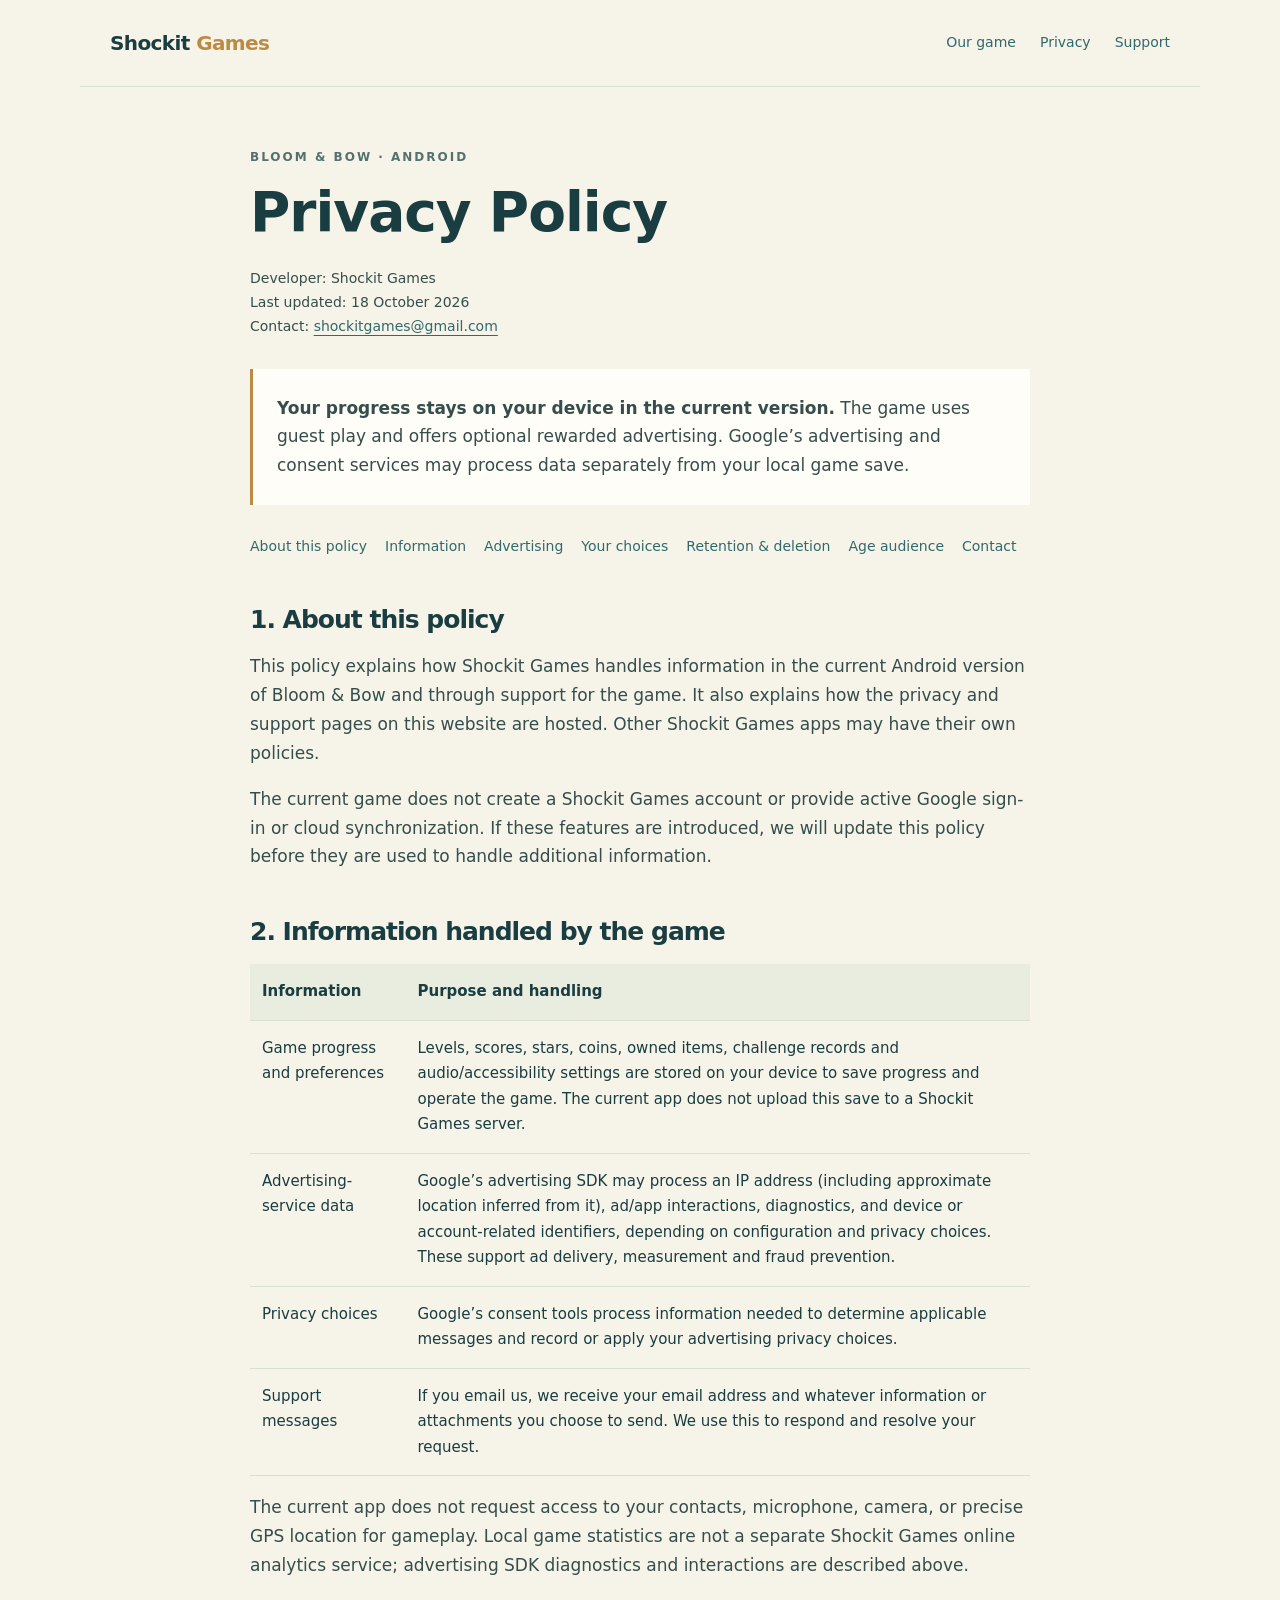
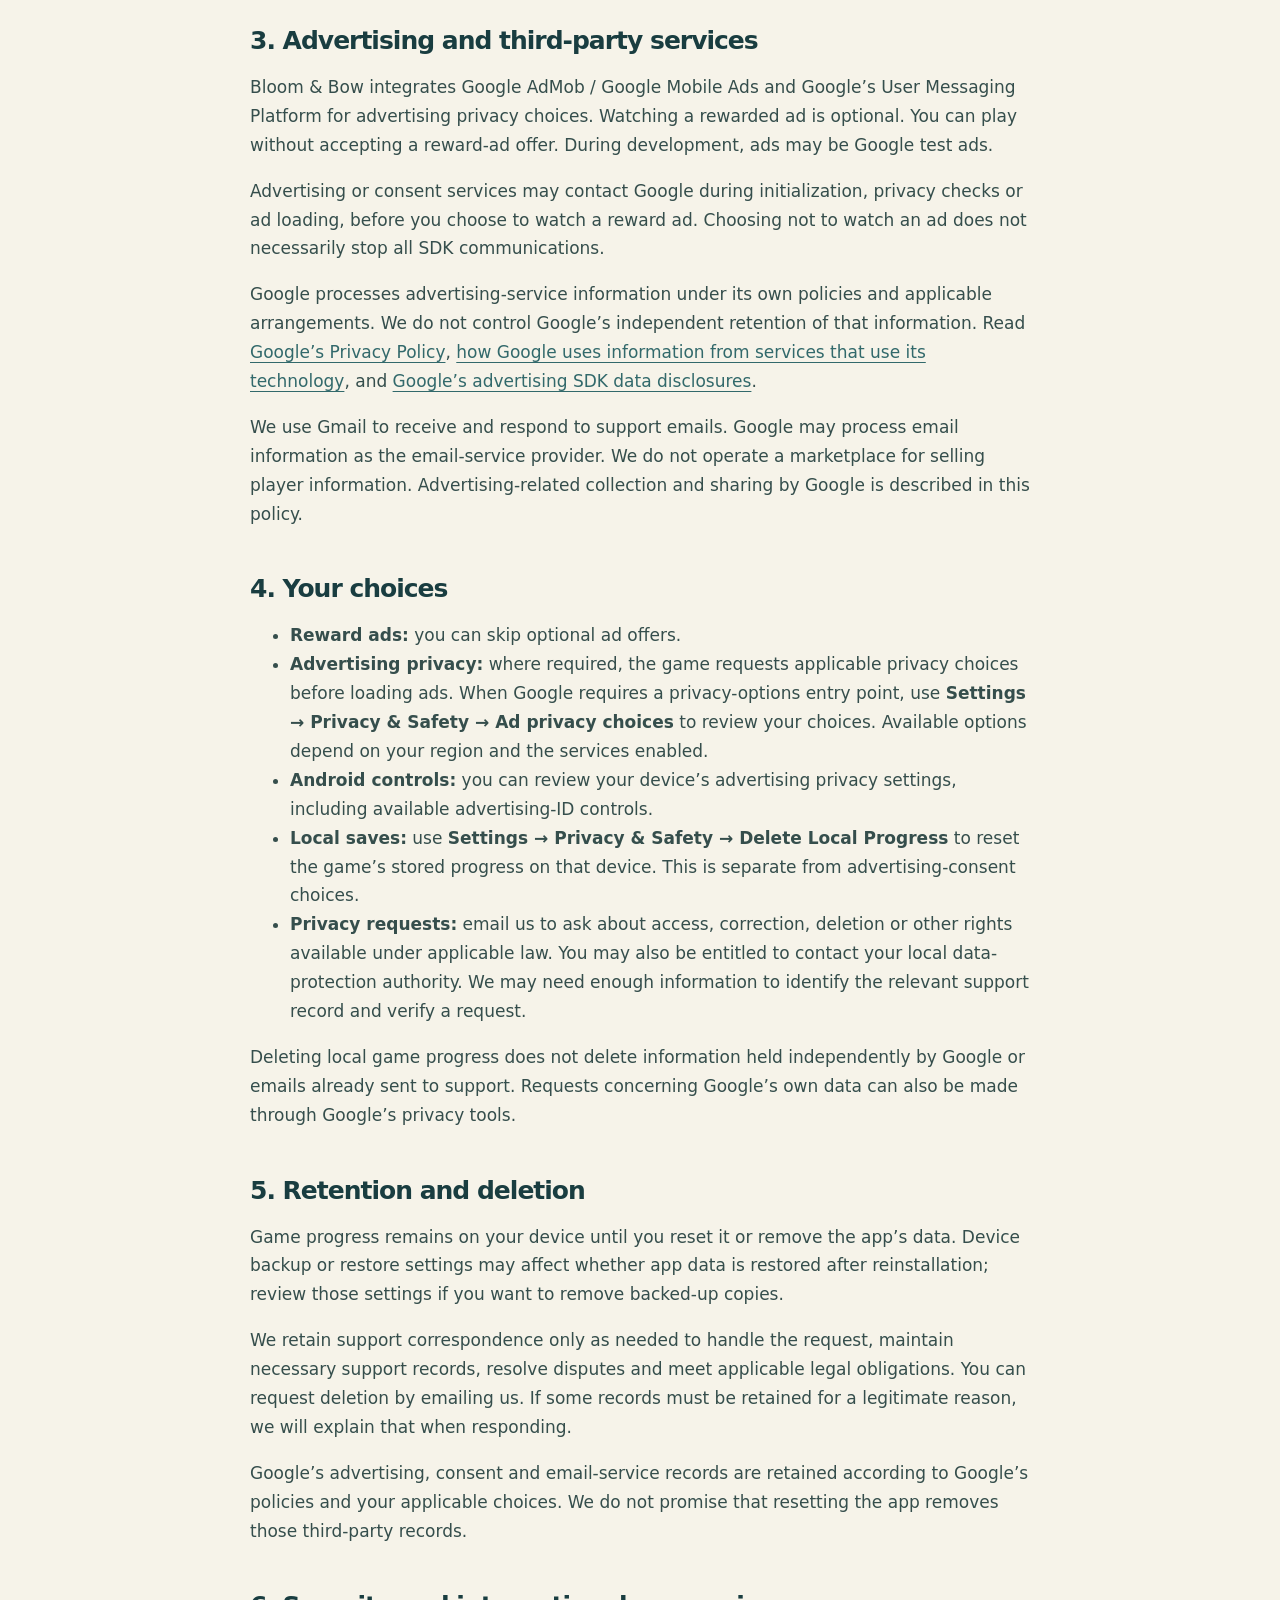
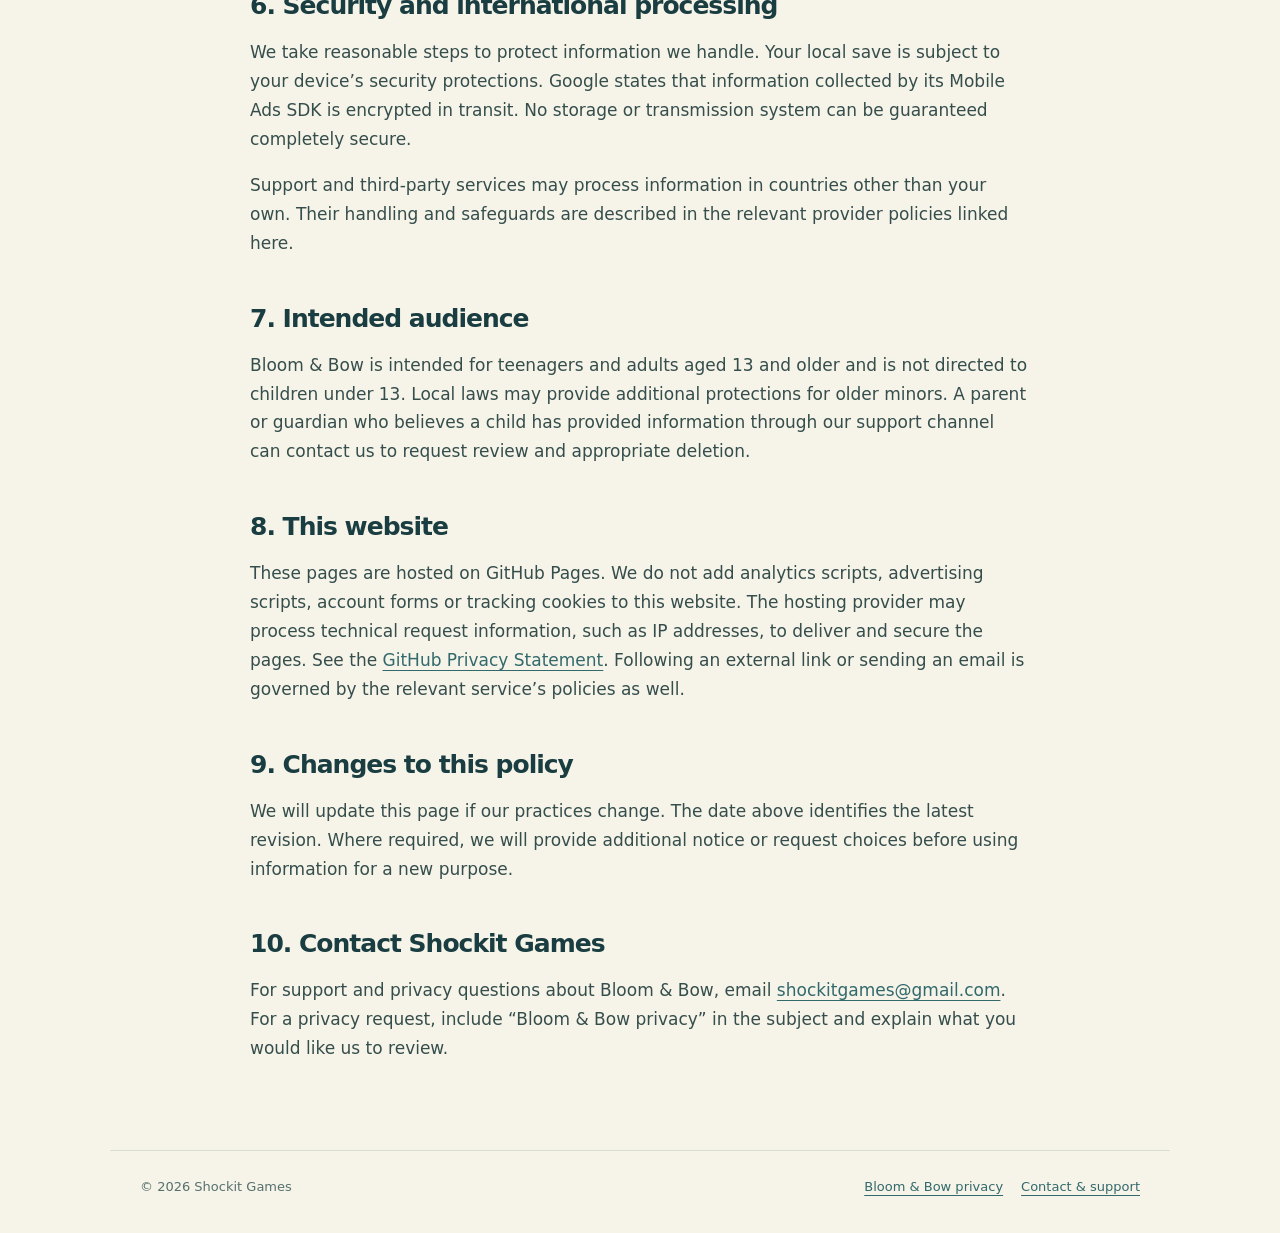
==== bloom-and-bow-privacy.html @ 9049ec67 "Add files via upload" ====
<!doctype html>
<html lang="en"><head><meta charset="utf-8"><meta name="viewport" content="width=device-width, initial-scale=1"><meta name="description" content="Privacy policy for Bloom & Bow by Shockit Games. Learn about local saves, optional Google advertising, privacy choices and support."><meta name="color-scheme" content="light"><title>Bloom & Bow Privacy Policy — Shockit Games</title><link rel="stylesheet" href="styles.css"></head>
<body><a class="skip" href="#main">Skip to content</a><header><a class="brand" href="index.html">Shockit<span> Games</span></a><nav aria-label="Main navigation"><a href="index.html#games">Our game</a><a href="bloom-and-bow-privacy.html">Privacy</a><a href="support.html">Support</a></nav></header><main id="main" class="doc"><div class="eyebrow">Bloom &amp; Bow · Android</div><h1>Privacy Policy</h1><p class="meta">Developer: Shockit Games<br>Last updated: 18 October 2026<br>Contact: <a class="email" href="mailto:shockitgames@gmail.com">shockitgames@gmail.com</a></p>
<div class="summary"><p><strong>Your progress stays on your device in the current version.</strong> The game uses guest play and offers optional rewarded advertising. Google’s advertising and consent services may process data separately from your local game save.</p></div>
<nav class="toc" aria-label="Privacy policy contents"><a href="#scope">About this policy</a><a href="#data">Information</a><a href="#ads">Advertising</a><a href="#choices">Your choices</a><a href="#retention">Retention &amp; deletion</a><a href="#children">Age audience</a><a href="#contact">Contact</a></nav>
<section id="scope"><h2>1. About this policy</h2><p>This policy explains how Shockit Games handles information in the current Android version of Bloom &amp; Bow and through support for the game. It also explains how the privacy and support pages on this website are hosted. Other Shockit Games apps may have their own policies.</p><p>The current game does not create a Shockit Games account or provide active Google sign-in or cloud synchronization. If these features are introduced, we will update this policy before they are used to handle additional information.</p></section>
<section id="data"><h2>2. Information handled by the game</h2><div class="table-wrap"><table><thead><tr><th scope="col">Information</th><th scope="col">Purpose and handling</th></tr></thead><tbody><tr><td>Game progress and preferences</td><td>Levels, scores, stars, coins, owned items, challenge records and audio/accessibility settings are stored on your device to save progress and operate the game. The current app does not upload this save to a Shockit Games server.</td></tr><tr><td>Advertising-service data</td><td>Google’s advertising SDK may process an IP address (including approximate location inferred from it), ad/app interactions, diagnostics, and device or account-related identifiers, depending on configuration and privacy choices. These support ad delivery, measurement and fraud prevention.</td></tr><tr><td>Privacy choices</td><td>Google’s consent tools process information needed to determine applicable messages and record or apply your advertising privacy choices.</td></tr><tr><td>Support messages</td><td>If you email us, we receive your email address and whatever information or attachments you choose to send. We use this to respond and resolve your request.</td></tr></tbody></table></div><p>The current app does not request access to your contacts, microphone, camera, or precise GPS location for gameplay. Local game statistics are not a separate Shockit Games online analytics service; advertising SDK diagnostics and interactions are described above.</p></section>
<section id="ads"><h2>3. Advertising and third-party services</h2><p>Bloom &amp; Bow integrates Google AdMob / Google Mobile Ads and Google’s User Messaging Platform for advertising privacy choices. Watching a rewarded ad is optional. You can play without accepting a reward-ad offer. During development, ads may be Google test ads.</p><p>Advertising or consent services may contact Google during initialization, privacy checks or ad loading, before you choose to watch a reward ad. Choosing not to watch an ad does not necessarily stop all SDK communications.</p><p>Google processes advertising-service information under its own policies and applicable arrangements. We do not control Google’s independent retention of that information. Read <a href="https://policies.google.com/privacy">Google’s Privacy Policy</a>, <a href="https://policies.google.com/technologies/partner-sites">how Google uses information from services that use its technology</a>, and <a href="https://developers.google.com/admob/android/next-gen/privacy/play-data-disclosure">Google’s advertising SDK data disclosures</a>.</p><p>We use Gmail to receive and respond to support emails. Google may process email information as the email-service provider. We do not operate a marketplace for selling player information. Advertising-related collection and sharing by Google is described in this policy.</p></section>
<section id="choices"><h2>4. Your choices</h2><ul><li><strong>Reward ads:</strong> you can skip optional ad offers.</li><li><strong>Advertising privacy:</strong> where required, the game requests applicable privacy choices before loading ads. When Google requires a privacy-options entry point, use <strong>Settings → Privacy &amp; Safety → Ad privacy choices</strong> to review your choices. Available options depend on your region and the services enabled.</li><li><strong>Android controls:</strong> you can review your device’s advertising privacy settings, including available advertising-ID controls.</li><li><strong>Local saves:</strong> use <strong>Settings → Privacy &amp; Safety → Delete Local Progress</strong> to reset the game’s stored progress on that device. This is separate from advertising-consent choices.</li><li><strong>Privacy requests:</strong> email us to ask about access, correction, deletion or other rights available under applicable law. You may also be entitled to contact your local data-protection authority. We may need enough information to identify the relevant support record and verify a request.</li></ul><p>Deleting local game progress does not delete information held independently by Google or emails already sent to support. Requests concerning Google’s own data can also be made through Google’s privacy tools.</p></section>
<section id="retention"><h2>5. Retention and deletion</h2><p>Game progress remains on your device until you reset it or remove the app’s data. Device backup or restore settings may affect whether app data is restored after reinstallation; review those settings if you want to remove backed-up copies.</p><p>We retain support correspondence only as needed to handle the request, maintain necessary support records, resolve disputes and meet applicable legal obligations. You can request deletion by emailing us. If some records must be retained for a legitimate reason, we will explain that when responding.</p><p>Google’s advertising, consent and email-service records are retained according to Google’s policies and your applicable choices. We do not promise that resetting the app removes those third-party records.</p></section>
<section><h2>6. Security and international processing</h2><p>We take reasonable steps to protect information we handle. Your local save is subject to your device’s security protections. Google states that information collected by its Mobile Ads SDK is encrypted in transit. No storage or transmission system can be guaranteed completely secure.</p><p>Support and third-party services may process information in countries other than your own. Their handling and safeguards are described in the relevant provider policies linked here.</p></section>
<section id="children"><h2>7. Intended audience</h2><p>Bloom &amp; Bow is intended for teenagers and adults aged 13 and older and is not directed to children under 13. Local laws may provide additional protections for older minors. A parent or guardian who believes a child has provided information through our support channel can contact us to request review and appropriate deletion.</p></section>
<section><h2>8. This website</h2><p>These pages are hosted on GitHub Pages. We do not add analytics scripts, advertising scripts, account forms or tracking cookies to this website. The hosting provider may process technical request information, such as IP addresses, to deliver and secure the pages. See the <a href="https://docs.github.com/en/site-policy/privacy-policies/github-general-privacy-statement">GitHub Privacy Statement</a>. Following an external link or sending an email is governed by the relevant service’s policies as well.</p></section>
<section><h2>9. Changes to this policy</h2><p>We will update this page if our practices change. The date above identifies the latest revision. Where required, we will provide additional notice or request choices before using information for a new purpose.</p></section>
<section id="contact"><h2>10. Contact Shockit Games</h2><p>For support and privacy questions about Bloom &amp; Bow, email <a class="email" href="mailto:shockitgames@gmail.com">shockitgames@gmail.com</a>. For a privacy request, include “Bloom &amp; Bow privacy” in the subject and explain what you would like us to review.</p></section></main><footer><span>© 2026 Shockit Games</span><div class="footer-links"><a href="bloom-and-bow-privacy.html">Bloom &amp; Bow privacy</a><a href="support.html">Contact &amp; support</a></div></footer></body></html>
---- styles.css ----
@charset "UTF-8";
:root{--ink:#193d40;--muted:#55716d;--paper:#f6f3e9;--white:#fffdf7;--line:#d9dfd2;--accent:#32696b;--gold:#bc8b43}*{box-sizing:border-box}html{scroll-behavior:smooth}body{margin:0;background:var(--paper);color:var(--ink);font:17px/1.7 system-ui,-apple-system,BlinkMacSystemFont,"Segoe UI",sans-serif}a{color:var(--accent);text-underline-offset:4px}a:hover{text-decoration-thickness:2px}a:focus-visible{outline:3px solid var(--gold);outline-offset:5px}header{max-width:1120px;margin:auto;padding:26px 30px;display:flex;justify-content:space-between;align-items:center;gap:22px;border-bottom:1px solid var(--line)}.brand{font-size:20px;font-weight:750;letter-spacing:-.6px;text-decoration:none;color:var(--ink)}.brand span{color:var(--gold)}nav{display:flex;flex-wrap:wrap;gap:24px}nav a{text-decoration:none;font-size:14px}main{max-width:1060px;margin:auto;padding:60px 30px 70px}.eyebrow{color:var(--muted);font-size:12px;font-weight:750;letter-spacing:2px;text-transform:uppercase}h1,h2,h3{line-height:1.16;letter-spacing:-1px}h1{font-size:clamp(38px,6.4vw,76px);margin:14px 0 22px;font-weight:650}h2{font-size:30px;margin:46px 0 18px}h3{font-size:21px}.lead{font-size:20px;color:var(--muted);max-width:640px}.hero{padding:10px 0 48px}.hero-line{height:5px;width:64px;border-radius:5px;background:var(--gold);margin:28px 0}.game{display:grid;grid-template-columns:240px 1fr;gap:45px;align-items:center;padding:38px;background:var(--white);border:1px solid var(--line);border-radius:25px}.game img{width:100%;max-width:240px;height:auto;display:block}.game h2{font-size:38px;margin:12px 0}.pill{display:inline-block;border:1px solid var(--line);border-radius:25px;padding:5px 12px;color:var(--muted);font-size:12px}.actions{display:flex;flex-wrap:wrap;gap:12px;margin-top:25px}.button{display:inline-block;padding:11px 20px;border-radius:10px;background:var(--accent);color:white;text-decoration:none;font-size:15px;font-weight:600}.button.secondary{background:transparent;color:var(--accent);border:1px solid var(--line)}.contact-strip{display:flex;justify-content:space-between;align-items:center;gap:20px;margin-top:50px;padding:25px 0;border-top:1px solid var(--line)}.contact-strip h2{margin:0;font-size:23px}footer{max-width:1060px;margin:auto;padding:25px 30px 35px;color:var(--muted);font-size:13px;border-top:1px solid var(--line);display:flex;flex-wrap:wrap;justify-content:space-between;gap:18px}.footer-links{display:flex;flex-wrap:wrap;gap:18px}.doc{max-width:840px}.doc h1{font-size:clamp(36px,5vw,55px)}.doc h2{font-size:25px;scroll-margin-top:25px}.doc p,.doc li{color:#354e4c}.meta{font-size:14px;color:var(--muted)}.summary{border-left:3px solid var(--gold);background:var(--white);padding:20px 24px;margin:30px 0}.summary p{margin:5px 0}.toc{display:flex;flex-wrap:wrap;gap:8px 18px;font-size:14px;margin:27px 0 38px}.table-wrap{overflow-x:auto}table{width:100%;border-collapse:collapse;font-size:15px}th,td{text-align:left;vertical-align:top;padding:15px 12px;border-bottom:1px solid var(--line)}th{background:#e8eddf}.email{overflow-wrap:anywhere}.support-box{background:var(--white);border:1px solid var(--line);padding:32px;border-radius:20px;margin:32px 0}.support-box h2{margin-top:0}.skip{position:absolute;top:-80px;left:12px;background:var(--white);padding:10px;z-index:5}.skip:focus{top:10px}@media(max-width:650px){header{padding:20px;align-items:flex-start;flex-direction:column;gap:12px}nav{gap:18px}main{padding:35px 20px 50px}.game{grid-template-columns:1fr;gap:22px;padding:25px}.game img{max-width:150px}.game h2{font-size:32px}.contact-strip{align-items:flex-start;flex-direction:column}.lead{font-size:18px}footer{padding:22px 20px 30px}.support-box{padding:23px}table{min-width:520px}}@media(prefers-reduced-motion:reduce){html{scroll-behavior:auto}}@media print{header,footer,.toc,.skip{display:none}body{background:white;font-size:12pt}.doc{max-width:none}main{padding:0}h2{break-after:avoid}.summary{border:1px solid #aaa}a{color:black}}
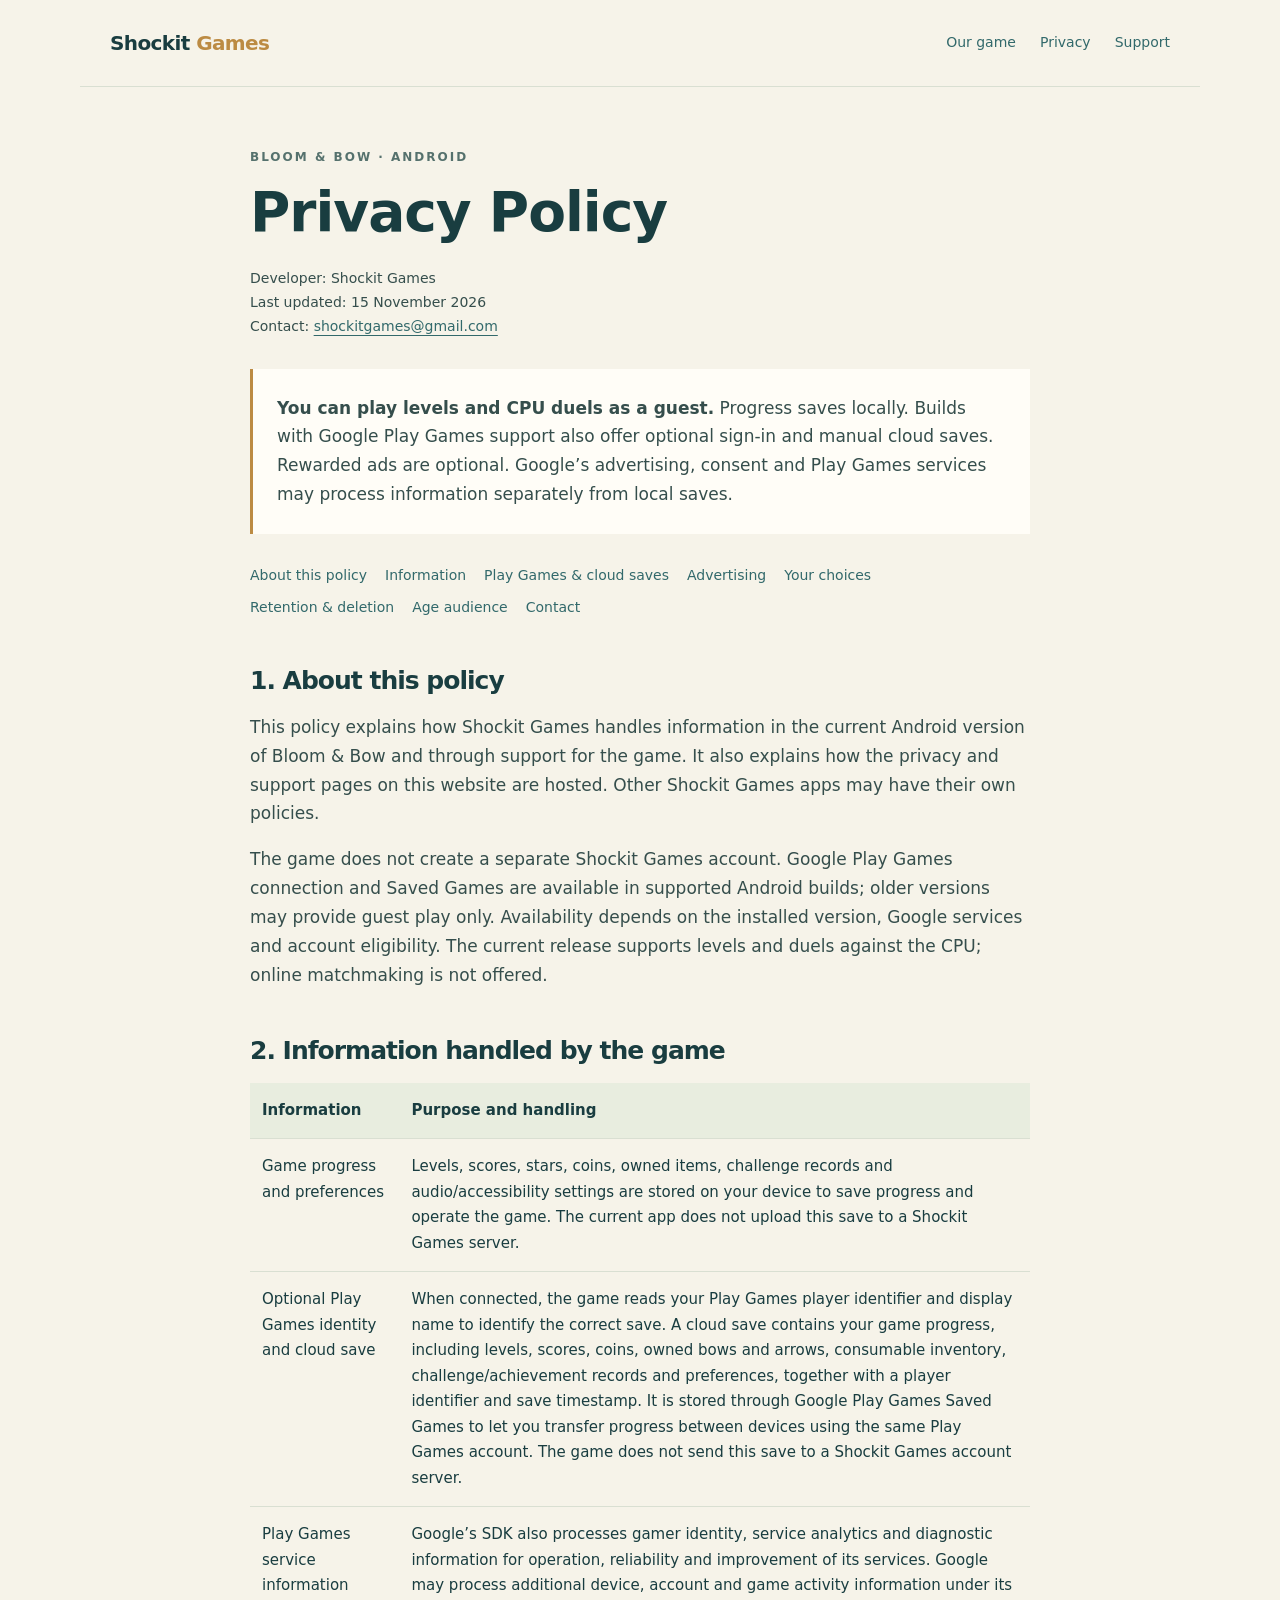
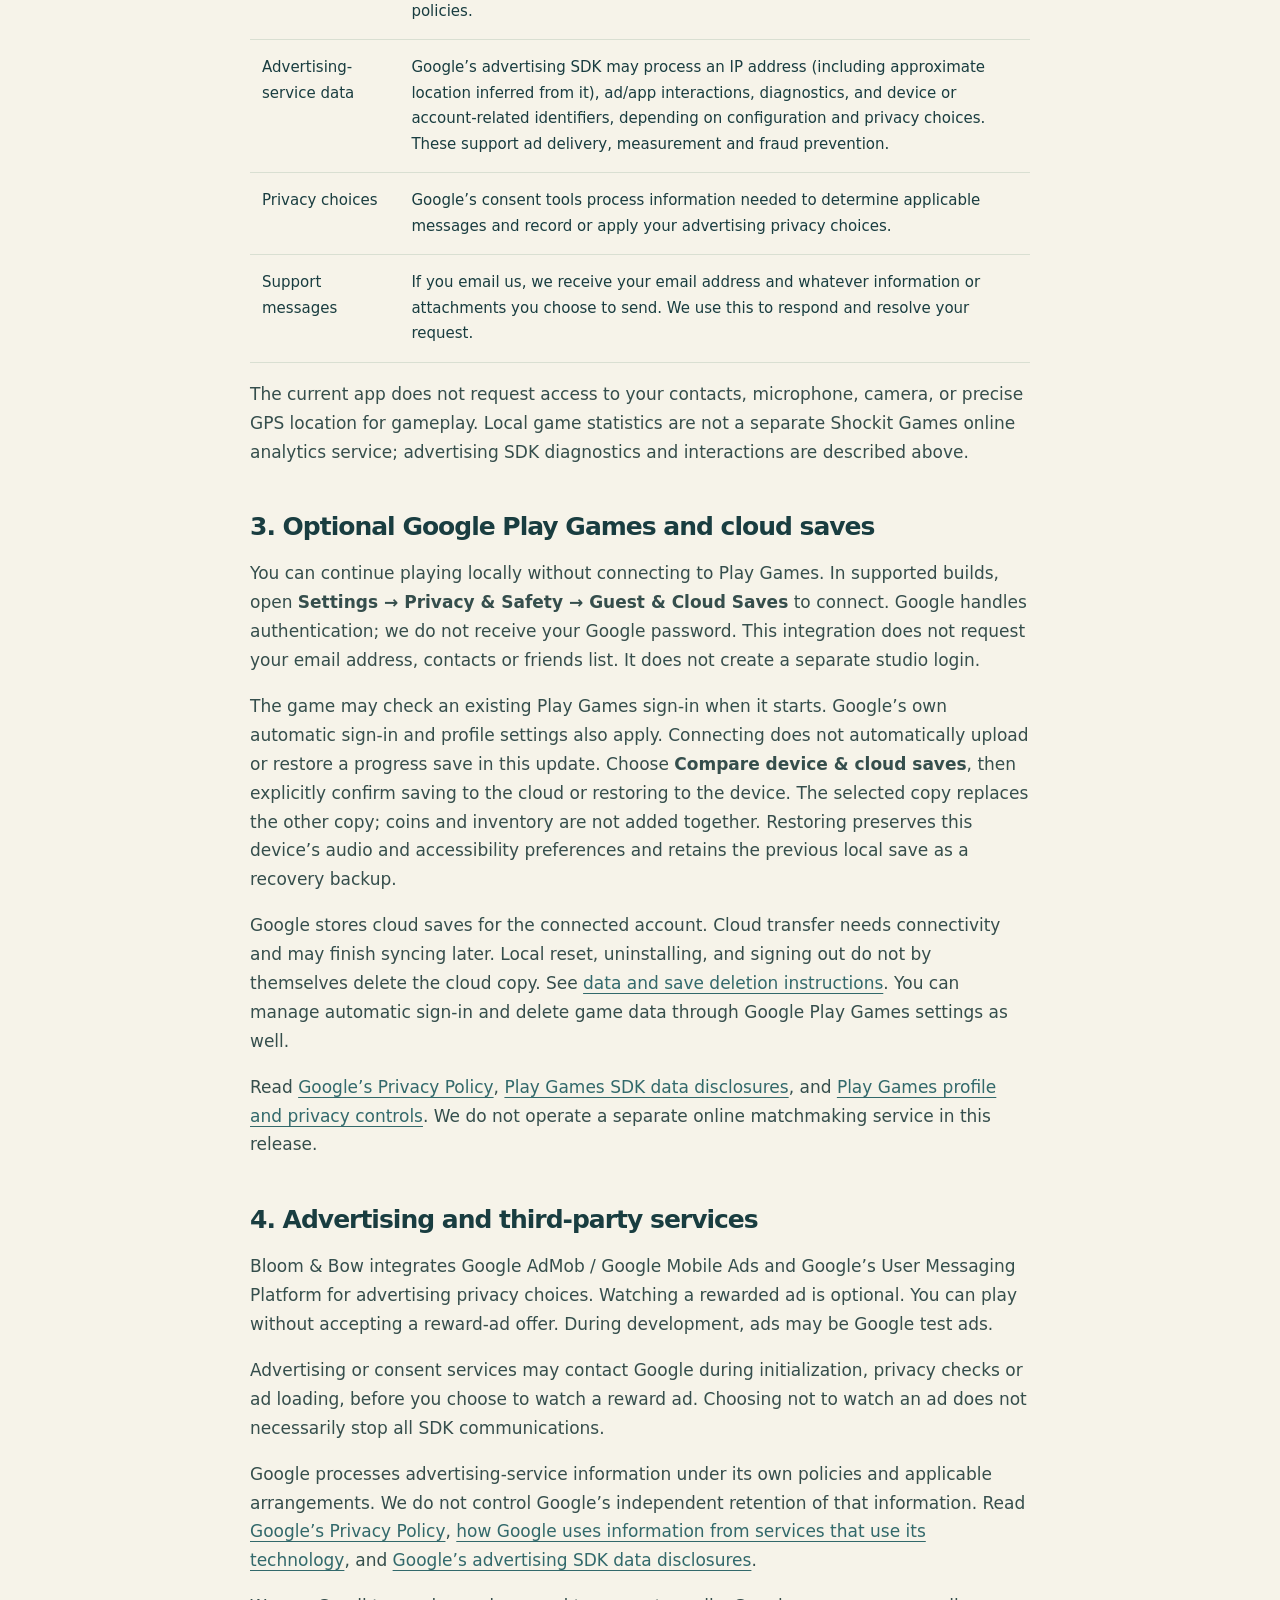
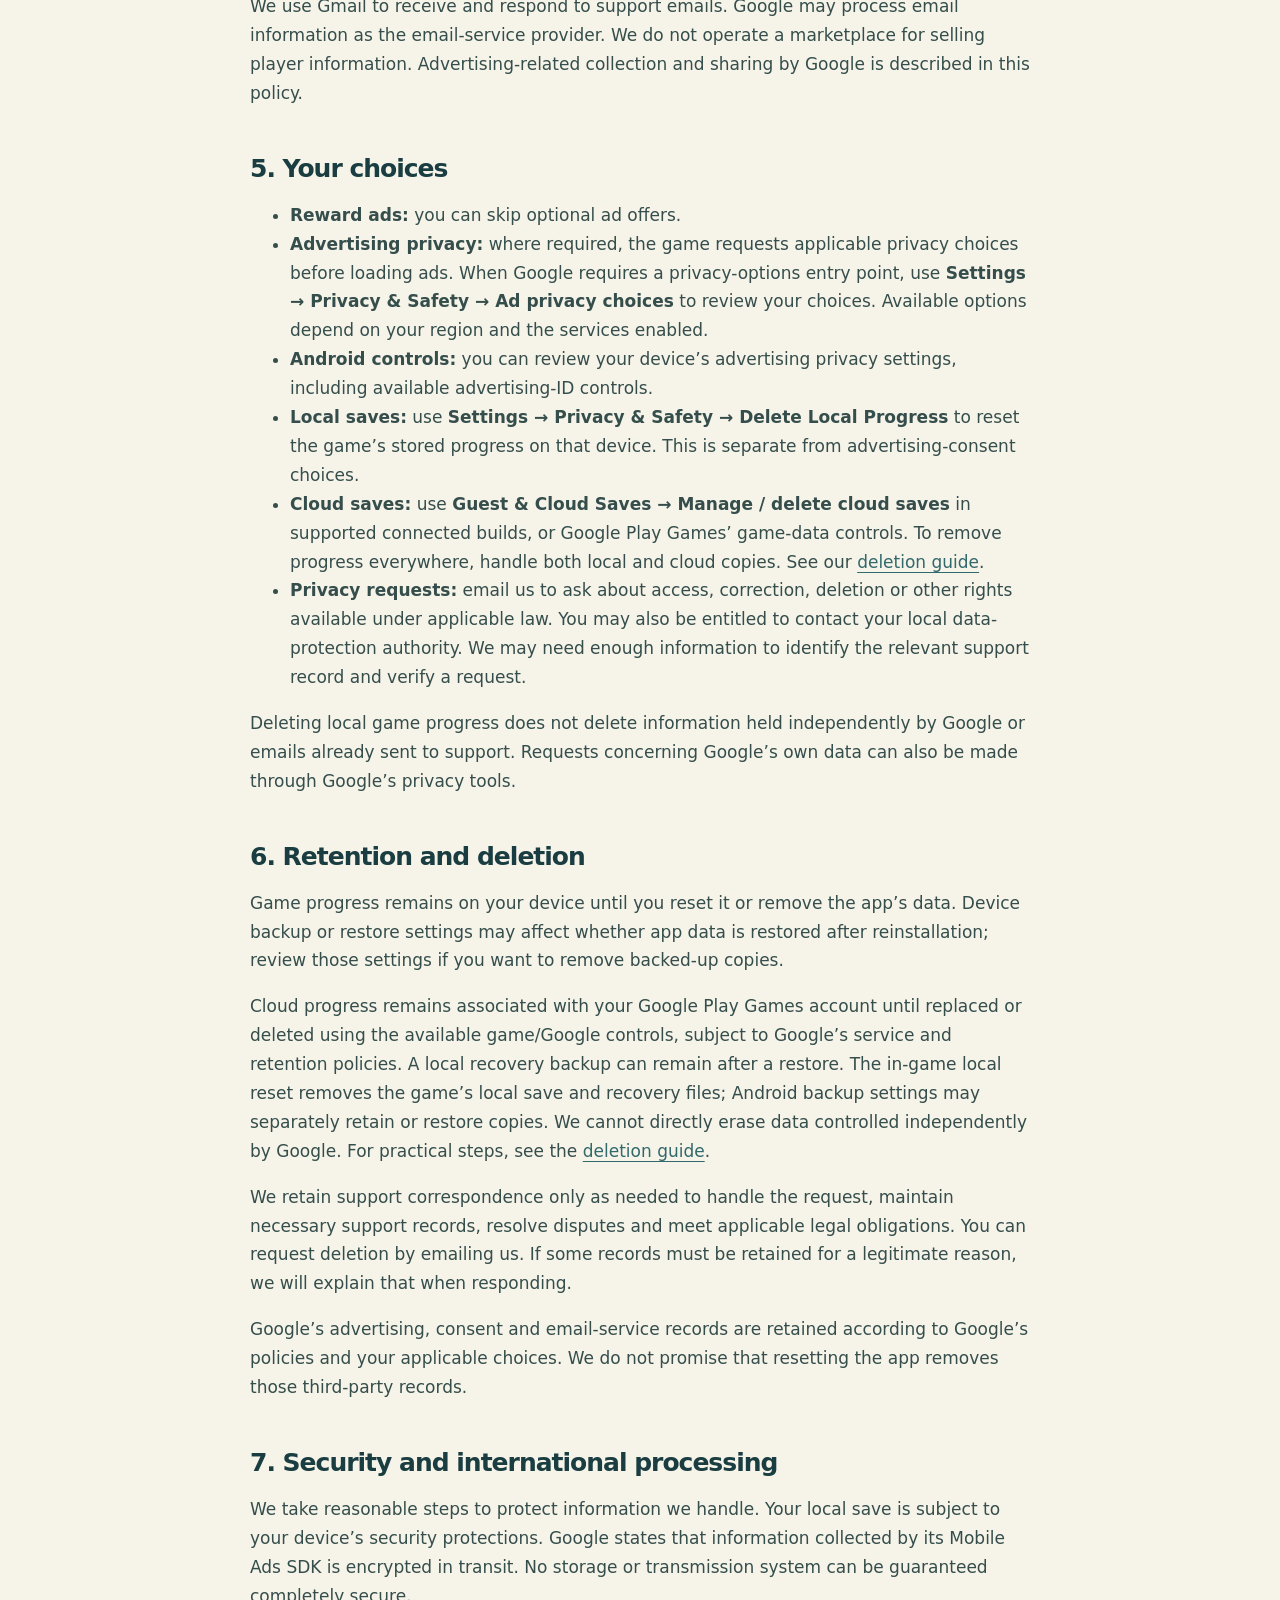
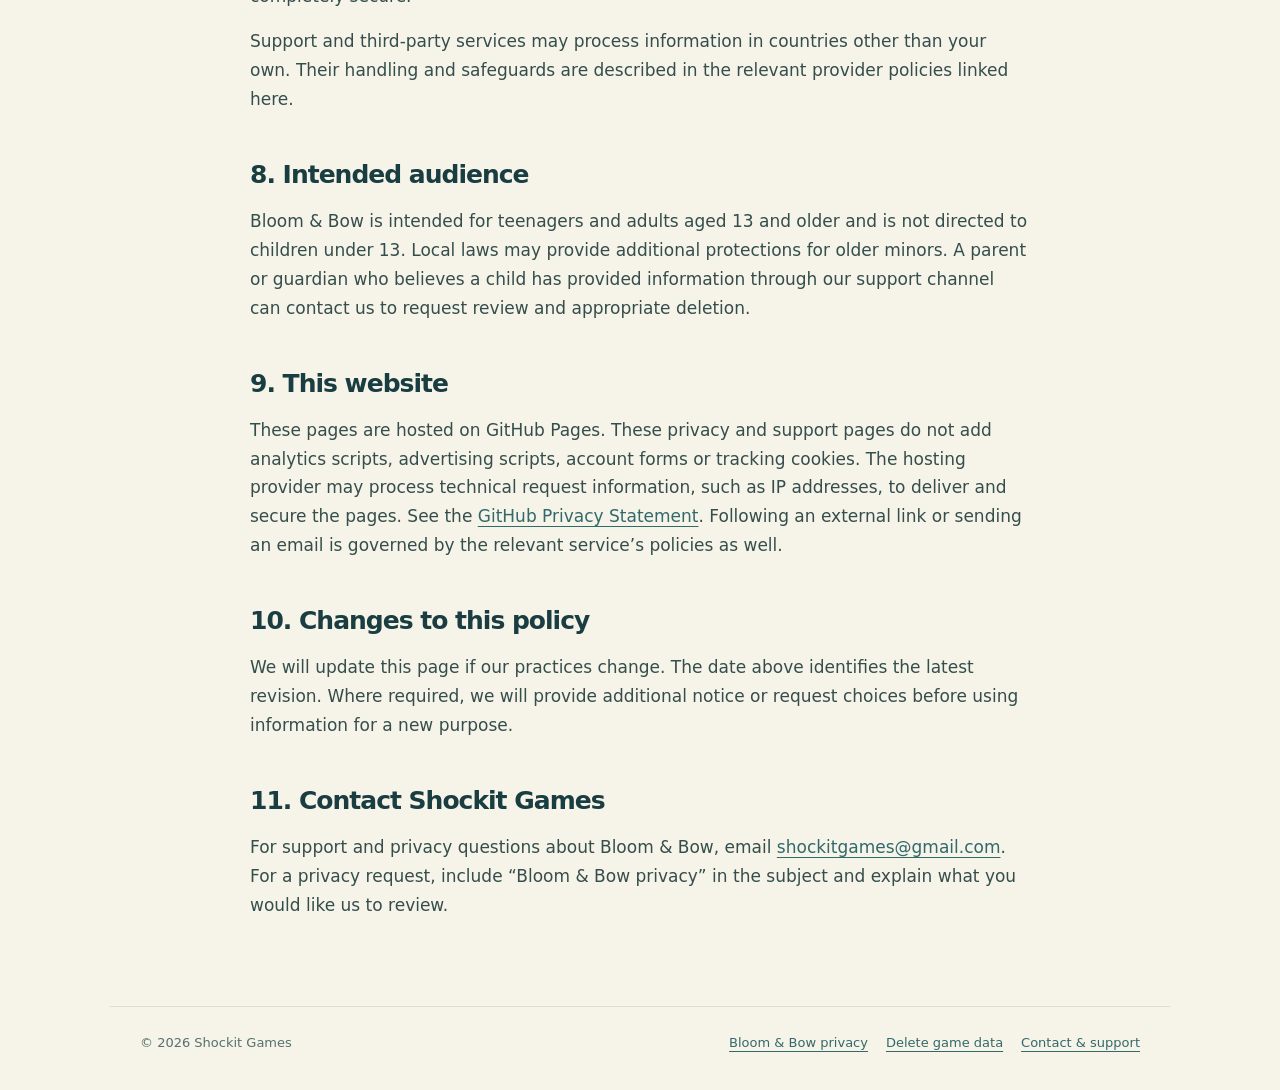
==== commit 1a0fd6fa: "Update Bloom & Bow privacy, cloud-save deletion and player support" ====
--- a/bloom-and-bow-privacy.html
+++ b/bloom-and-bow-privacy.html
@@ -1,15 +1,15 @@
 <!doctype html>
-<html lang="en"><head><meta charset="utf-8"><meta name="viewport" content="width=device-width, initial-scale=1"><meta name="description" content="Privacy policy for Bloom & Bow by Shockit Games. Learn about local saves, optional Google advertising, privacy choices and support."><meta name="color-scheme" content="light"><title>Bloom & Bow Privacy Policy — Shockit Games</title><link rel="stylesheet" href="styles.css"></head>
-<body><a class="skip" href="#main">Skip to content</a><header><a class="brand" href="index.html">Shockit<span> Games</span></a><nav aria-label="Main navigation"><a href="index.html#games">Our game</a><a href="bloom-and-bow-privacy.html">Privacy</a><a href="support.html">Support</a></nav></header><main id="main" class="doc"><div class="eyebrow">Bloom &amp; Bow · Android</div><h1>Privacy Policy</h1><p class="meta">Developer: Shockit Games<br>Last updated: 18 October 2026<br>Contact: <a class="email" href="mailto:shockitgames@gmail.com">shockitgames@gmail.com</a></p>
-<div class="summary"><p><strong>Your progress stays on your device in the current version.</strong> The game uses guest play and offers optional rewarded advertising. Google’s advertising and consent services may process data separately from your local game save.</p></div>
-<nav class="toc" aria-label="Privacy policy contents"><a href="#scope">About this policy</a><a href="#data">Information</a><a href="#ads">Advertising</a><a href="#choices">Your choices</a><a href="#retention">Retention &amp; deletion</a><a href="#children">Age audience</a><a href="#contact">Contact</a></nav>
-<section id="scope"><h2>1. About this policy</h2><p>This policy explains how Shockit Games handles information in the current Android version of Bloom &amp; Bow and through support for the game. It also explains how the privacy and support pages on this website are hosted. Other Shockit Games apps may have their own policies.</p><p>The current game does not create a Shockit Games account or provide active Google sign-in or cloud synchronization. If these features are introduced, we will update this policy before they are used to handle additional information.</p></section>
-<section id="data"><h2>2. Information handled by the game</h2><div class="table-wrap"><table><thead><tr><th scope="col">Information</th><th scope="col">Purpose and handling</th></tr></thead><tbody><tr><td>Game progress and preferences</td><td>Levels, scores, stars, coins, owned items, challenge records and audio/accessibility settings are stored on your device to save progress and operate the game. The current app does not upload this save to a Shockit Games server.</td></tr><tr><td>Advertising-service data</td><td>Google’s advertising SDK may process an IP address (including approximate location inferred from it), ad/app interactions, diagnostics, and device or account-related identifiers, depending on configuration and privacy choices. These support ad delivery, measurement and fraud prevention.</td></tr><tr><td>Privacy choices</td><td>Google’s consent tools process information needed to determine applicable messages and record or apply your advertising privacy choices.</td></tr><tr><td>Support messages</td><td>If you email us, we receive your email address and whatever information or attachments you choose to send. We use this to respond and resolve your request.</td></tr></tbody></table></div><p>The current app does not request access to your contacts, microphone, camera, or precise GPS location for gameplay. Local game statistics are not a separate Shockit Games online analytics service; advertising SDK diagnostics and interactions are described above.</p></section>
-<section id="ads"><h2>3. Advertising and third-party services</h2><p>Bloom &amp; Bow integrates Google AdMob / Google Mobile Ads and Google’s User Messaging Platform for advertising privacy choices. Watching a rewarded ad is optional. You can play without accepting a reward-ad offer. During development, ads may be Google test ads.</p><p>Advertising or consent services may contact Google during initialization, privacy checks or ad loading, before you choose to watch a reward ad. Choosing not to watch an ad does not necessarily stop all SDK communications.</p><p>Google processes advertising-service information under its own policies and applicable arrangements. We do not control Google’s independent retention of that information. Read <a href="https://policies.google.com/privacy">Google’s Privacy Policy</a>, <a href="https://policies.google.com/technologies/partner-sites">how Google uses information from services that use its technology</a>, and <a href="https://developers.google.com/admob/android/next-gen/privacy/play-data-disclosure">Google’s advertising SDK data disclosures</a>.</p><p>We use Gmail to receive and respond to support emails. Google may process email information as the email-service provider. We do not operate a marketplace for selling player information. Advertising-related collection and sharing by Google is described in this policy.</p></section>
-<section id="choices"><h2>4. Your choices</h2><ul><li><strong>Reward ads:</strong> you can skip optional ad offers.</li><li><strong>Advertising privacy:</strong> where required, the game requests applicable privacy choices before loading ads. When Google requires a privacy-options entry point, use <strong>Settings → Privacy &amp; Safety → Ad privacy choices</strong> to review your choices. Available options depend on your region and the services enabled.</li><li><strong>Android controls:</strong> you can review your device’s advertising privacy settings, including available advertising-ID controls.</li><li><strong>Local saves:</strong> use <strong>Settings → Privacy &amp; Safety → Delete Local Progress</strong> to reset the game’s stored progress on that device. This is separate from advertising-consent choices.</li><li><strong>Privacy requests:</strong> email us to ask about access, correction, deletion or other rights available under applicable law. You may also be entitled to contact your local data-protection authority. We may need enough information to identify the relevant support record and verify a request.</li></ul><p>Deleting local game progress does not delete information held independently by Google or emails already sent to support. Requests concerning Google’s own data can also be made through Google’s privacy tools.</p></section>
-<section id="retention"><h2>5. Retention and deletion</h2><p>Game progress remains on your device until you reset it or remove the app’s data. Device backup or restore settings may affect whether app data is restored after reinstallation; review those settings if you want to remove backed-up copies.</p><p>We retain support correspondence only as needed to handle the request, maintain necessary support records, resolve disputes and meet applicable legal obligations. You can request deletion by emailing us. If some records must be retained for a legitimate reason, we will explain that when responding.</p><p>Google’s advertising, consent and email-service records are retained according to Google’s policies and your applicable choices. We do not promise that resetting the app removes those third-party records.</p></section>
-<section><h2>6. Security and international processing</h2><p>We take reasonable steps to protect information we handle. Your local save is subject to your device’s security protections. Google states that information collected by its Mobile Ads SDK is encrypted in transit. No storage or transmission system can be guaranteed completely secure.</p><p>Support and third-party services may process information in countries other than your own. Their handling and safeguards are described in the relevant provider policies linked here.</p></section>
-<section id="children"><h2>7. Intended audience</h2><p>Bloom &amp; Bow is intended for teenagers and adults aged 13 and older and is not directed to children under 13. Local laws may provide additional protections for older minors. A parent or guardian who believes a child has provided information through our support channel can contact us to request review and appropriate deletion.</p></section>
-<section><h2>8. This website</h2><p>These pages are hosted on GitHub Pages. We do not add analytics scripts, advertising scripts, account forms or tracking cookies to this website. The hosting provider may process technical request information, such as IP addresses, to deliver and secure the pages. See the <a href="https://docs.github.com/en/site-policy/privacy-policies/github-general-privacy-statement">GitHub Privacy Statement</a>. Following an external link or sending an email is governed by the relevant service’s policies as well.</p></section>
-<section><h2>9. Changes to this policy</h2><p>We will update this page if our practices change. The date above identifies the latest revision. Where required, we will provide additional notice or request choices before using information for a new purpose.</p></section>
-<section id="contact"><h2>10. Contact Shockit Games</h2><p>For support and privacy questions about Bloom &amp; Bow, email <a class="email" href="mailto:shockitgames@gmail.com">shockitgames@gmail.com</a>. For a privacy request, include “Bloom &amp; Bow privacy” in the subject and explain what you would like us to review.</p></section></main><footer><span>© 2026 Shockit Games</span><div class="footer-links"><a href="bloom-and-bow-privacy.html">Bloom &amp; Bow privacy</a><a href="support.html">Contact &amp; support</a></div></footer></body></html>+<html lang="en"><head><meta charset="utf-8"><meta name="viewport" content="width=device-width, initial-scale=1"><meta name="description" content="Privacy policy for Bloom & Bow by Shockit Games. Learn about guest play, optional Google Play Games cloud saves, rewarded ads, deletion choices and support."><meta name="color-scheme" content="light"><title>Bloom & Bow Privacy Policy — Shockit Games</title><link rel="stylesheet" href="styles.css"></head>
+<body><a class="skip" href="#main">Skip to content</a><header><a class="brand" href="index.html">Shockit<span> Games</span></a><nav aria-label="Main navigation"><a href="index.html#games">Our game</a><a href="bloom-and-bow-privacy.html">Privacy</a><a href="support.html">Support</a></nav></header><main id="main" class="doc"><div class="eyebrow">Bloom &amp; Bow · Android</div><h1>Privacy Policy</h1><p class="meta">Developer: Shockit Games<br>Last updated: 15 November 2026<br>Contact: <a class="email" href="mailto:shockitgames@gmail.com">shockitgames@gmail.com</a></p>
+<div class="summary"><p><strong>You can play levels and CPU duels as a guest.</strong> Progress saves locally. Builds with Google Play Games support also offer optional sign-in and manual cloud saves. Rewarded ads are optional. Google’s advertising, consent and Play Games services may process information separately from local saves.</p></div>
+<nav class="toc" aria-label="Privacy policy contents"><a href="#scope">About this policy</a><a href="#data">Information</a><a href="#play-games">Play Games &amp; cloud saves</a><a href="#ads">Advertising</a><a href="#choices">Your choices</a><a href="#retention">Retention &amp; deletion</a><a href="#children">Age audience</a><a href="#contact">Contact</a></nav>
+<section id="scope"><h2>1. About this policy</h2><p>This policy explains how Shockit Games handles information in the current Android version of Bloom &amp; Bow and through support for the game. It also explains how the privacy and support pages on this website are hosted. Other Shockit Games apps may have their own policies.</p><p>The game does not create a separate Shockit Games account. Google Play Games connection and Saved Games are available in supported Android builds; older versions may provide guest play only. Availability depends on the installed version, Google services and account eligibility. The current release supports levels and duels against the CPU; online matchmaking is not offered.</p></section>
+<section id="data"><h2>2. Information handled by the game</h2><div class="table-wrap"><table><thead><tr><th scope="col">Information</th><th scope="col">Purpose and handling</th></tr></thead><tbody><tr><td>Game progress and preferences</td><td>Levels, scores, stars, coins, owned items, challenge records and audio/accessibility settings are stored on your device to save progress and operate the game. The current app does not upload this save to a Shockit Games server.</td></tr><tr><td>Optional Play Games identity and cloud save</td><td>When connected, the game reads your Play Games player identifier and display name to identify the correct save. A cloud save contains your game progress, including levels, scores, coins, owned bows and arrows, consumable inventory, challenge/achievement records and preferences, together with a player identifier and save timestamp. It is stored through Google Play Games Saved Games to let you transfer progress between devices using the same Play Games account. The game does not send this save to a Shockit Games account server.</td></tr><tr><td>Play Games service information</td><td>Google’s SDK also processes gamer identity, service analytics and diagnostic information for operation, reliability and improvement of its services. Google may process additional device, account and game activity information under its policies.</td></tr><tr><td>Advertising-service data</td><td>Google’s advertising SDK may process an IP address (including approximate location inferred from it), ad/app interactions, diagnostics, and device or account-related identifiers, depending on configuration and privacy choices. These support ad delivery, measurement and fraud prevention.</td></tr><tr><td>Privacy choices</td><td>Google’s consent tools process information needed to determine applicable messages and record or apply your advertising privacy choices.</td></tr><tr><td>Support messages</td><td>If you email us, we receive your email address and whatever information or attachments you choose to send. We use this to respond and resolve your request.</td></tr></tbody></table></div><p>The current app does not request access to your contacts, microphone, camera, or precise GPS location for gameplay. Local game statistics are not a separate Shockit Games online analytics service; advertising SDK diagnostics and interactions are described above.</p></section>
+<section id="play-games"><h2>3. Optional Google Play Games and cloud saves</h2><p>You can continue playing locally without connecting to Play Games. In supported builds, open <strong>Settings → Privacy &amp; Safety → Guest &amp; Cloud Saves</strong> to connect. Google handles authentication; we do not receive your Google password. This integration does not request your email address, contacts or friends list. It does not create a separate studio login.</p><p>The game may check an existing Play Games sign-in when it starts. Google’s own automatic sign-in and profile settings also apply. Connecting does not automatically upload or restore a progress save in this update. Choose <strong>Compare device &amp; cloud saves</strong>, then explicitly confirm saving to the cloud or restoring to the device. The selected copy replaces the other copy; coins and inventory are not added together. Restoring preserves this device’s audio and accessibility preferences and retains the previous local save as a recovery backup.</p><p>Google stores cloud saves for the connected account. Cloud transfer needs connectivity and may finish syncing later. Local reset, uninstalling, and signing out do not by themselves delete the cloud copy. See <a href="bloom-and-bow-deletion.html">data and save deletion instructions</a>. You can manage automatic sign-in and delete game data through Google Play Games settings as well.</p><p>Read <a href="https://policies.google.com/privacy">Google’s Privacy Policy</a>, <a href="https://developer.android.com/games/pgs/data-collection">Play Games SDK data disclosures</a>, and <a href="https://support.google.com/googleplay/answer/3129346">Play Games profile and privacy controls</a>. We do not operate a separate online matchmaking service in this release.</p></section><section id="ads"><h2>4. Advertising and third-party services</h2><p>Bloom &amp; Bow integrates Google AdMob / Google Mobile Ads and Google’s User Messaging Platform for advertising privacy choices. Watching a rewarded ad is optional. You can play without accepting a reward-ad offer. During development, ads may be Google test ads.</p><p>Advertising or consent services may contact Google during initialization, privacy checks or ad loading, before you choose to watch a reward ad. Choosing not to watch an ad does not necessarily stop all SDK communications.</p><p>Google processes advertising-service information under its own policies and applicable arrangements. We do not control Google’s independent retention of that information. Read <a href="https://policies.google.com/privacy">Google’s Privacy Policy</a>, <a href="https://policies.google.com/technologies/partner-sites">how Google uses information from services that use its technology</a>, and <a href="https://developers.google.com/admob/android/privacy/play-data-disclosure">Google’s advertising SDK data disclosures</a>.</p><p>We use Gmail to receive and respond to support emails. Google may process email information as the email-service provider. We do not operate a marketplace for selling player information. Advertising-related collection and sharing by Google is described in this policy.</p></section>
+<section id="choices"><h2>5. Your choices</h2><ul><li><strong>Reward ads:</strong> you can skip optional ad offers.</li><li><strong>Advertising privacy:</strong> where required, the game requests applicable privacy choices before loading ads. When Google requires a privacy-options entry point, use <strong>Settings → Privacy &amp; Safety → Ad privacy choices</strong> to review your choices. Available options depend on your region and the services enabled.</li><li><strong>Android controls:</strong> you can review your device’s advertising privacy settings, including available advertising-ID controls.</li><li><strong>Local saves:</strong> use <strong>Settings → Privacy &amp; Safety → Delete Local Progress</strong> to reset the game’s stored progress on that device. This is separate from advertising-consent choices.</li><li><strong>Cloud saves:</strong> use <strong>Guest &amp; Cloud Saves → Manage / delete cloud saves</strong> in supported connected builds, or Google Play Games’ game-data controls. To remove progress everywhere, handle both local and cloud copies. See our <a href="bloom-and-bow-deletion.html">deletion guide</a>.</li><li><strong>Privacy requests:</strong> email us to ask about access, correction, deletion or other rights available under applicable law. You may also be entitled to contact your local data-protection authority. We may need enough information to identify the relevant support record and verify a request.</li></ul><p>Deleting local game progress does not delete information held independently by Google or emails already sent to support. Requests concerning Google’s own data can also be made through Google’s privacy tools.</p></section>
+<section id="retention"><h2>6. Retention and deletion</h2><p>Game progress remains on your device until you reset it or remove the app’s data. Device backup or restore settings may affect whether app data is restored after reinstallation; review those settings if you want to remove backed-up copies.</p><p>Cloud progress remains associated with your Google Play Games account until replaced or deleted using the available game/Google controls, subject to Google’s service and retention policies. A local recovery backup can remain after a restore. The in-game local reset removes the game’s local save and recovery files; Android backup settings may separately retain or restore copies. We cannot directly erase data controlled independently by Google. For practical steps, see the <a href="bloom-and-bow-deletion.html">deletion guide</a>.</p><p>We retain support correspondence only as needed to handle the request, maintain necessary support records, resolve disputes and meet applicable legal obligations. You can request deletion by emailing us. If some records must be retained for a legitimate reason, we will explain that when responding.</p><p>Google’s advertising, consent and email-service records are retained according to Google’s policies and your applicable choices. We do not promise that resetting the app removes those third-party records.</p></section>
+<section><h2>7. Security and international processing</h2><p>We take reasonable steps to protect information we handle. Your local save is subject to your device’s security protections. Google states that information collected by its Mobile Ads SDK is encrypted in transit. No storage or transmission system can be guaranteed completely secure.</p><p>Support and third-party services may process information in countries other than your own. Their handling and safeguards are described in the relevant provider policies linked here.</p></section>
+<section id="children"><h2>8. Intended audience</h2><p>Bloom &amp; Bow is intended for teenagers and adults aged 13 and older and is not directed to children under 13. Local laws may provide additional protections for older minors. A parent or guardian who believes a child has provided information through our support channel can contact us to request review and appropriate deletion.</p></section>
+<section><h2>9. This website</h2><p>These pages are hosted on GitHub Pages. These privacy and support pages do not add analytics scripts, advertising scripts, account forms or tracking cookies. The hosting provider may process technical request information, such as IP addresses, to deliver and secure the pages. See the <a href="https://docs.github.com/en/site-policy/privacy-policies/github-general-privacy-statement">GitHub Privacy Statement</a>. Following an external link or sending an email is governed by the relevant service’s policies as well.</p></section>
+<section><h2>10. Changes to this policy</h2><p>We will update this page if our practices change. The date above identifies the latest revision. Where required, we will provide additional notice or request choices before using information for a new purpose.</p></section>
+<section id="contact"><h2>11. Contact Shockit Games</h2><p>For support and privacy questions about Bloom &amp; Bow, email <a class="email" href="mailto:shockitgames@gmail.com">shockitgames@gmail.com</a>. For a privacy request, include “Bloom &amp; Bow privacy” in the subject and explain what you would like us to review.</p></section></main><footer><span>© 2026 Shockit Games</span><div class="footer-links"><a href="bloom-and-bow-privacy.html">Bloom &amp; Bow privacy</a><a href="bloom-and-bow-deletion.html">Delete game data</a><a href="support.html">Contact &amp; support</a></div></footer></body></html>
